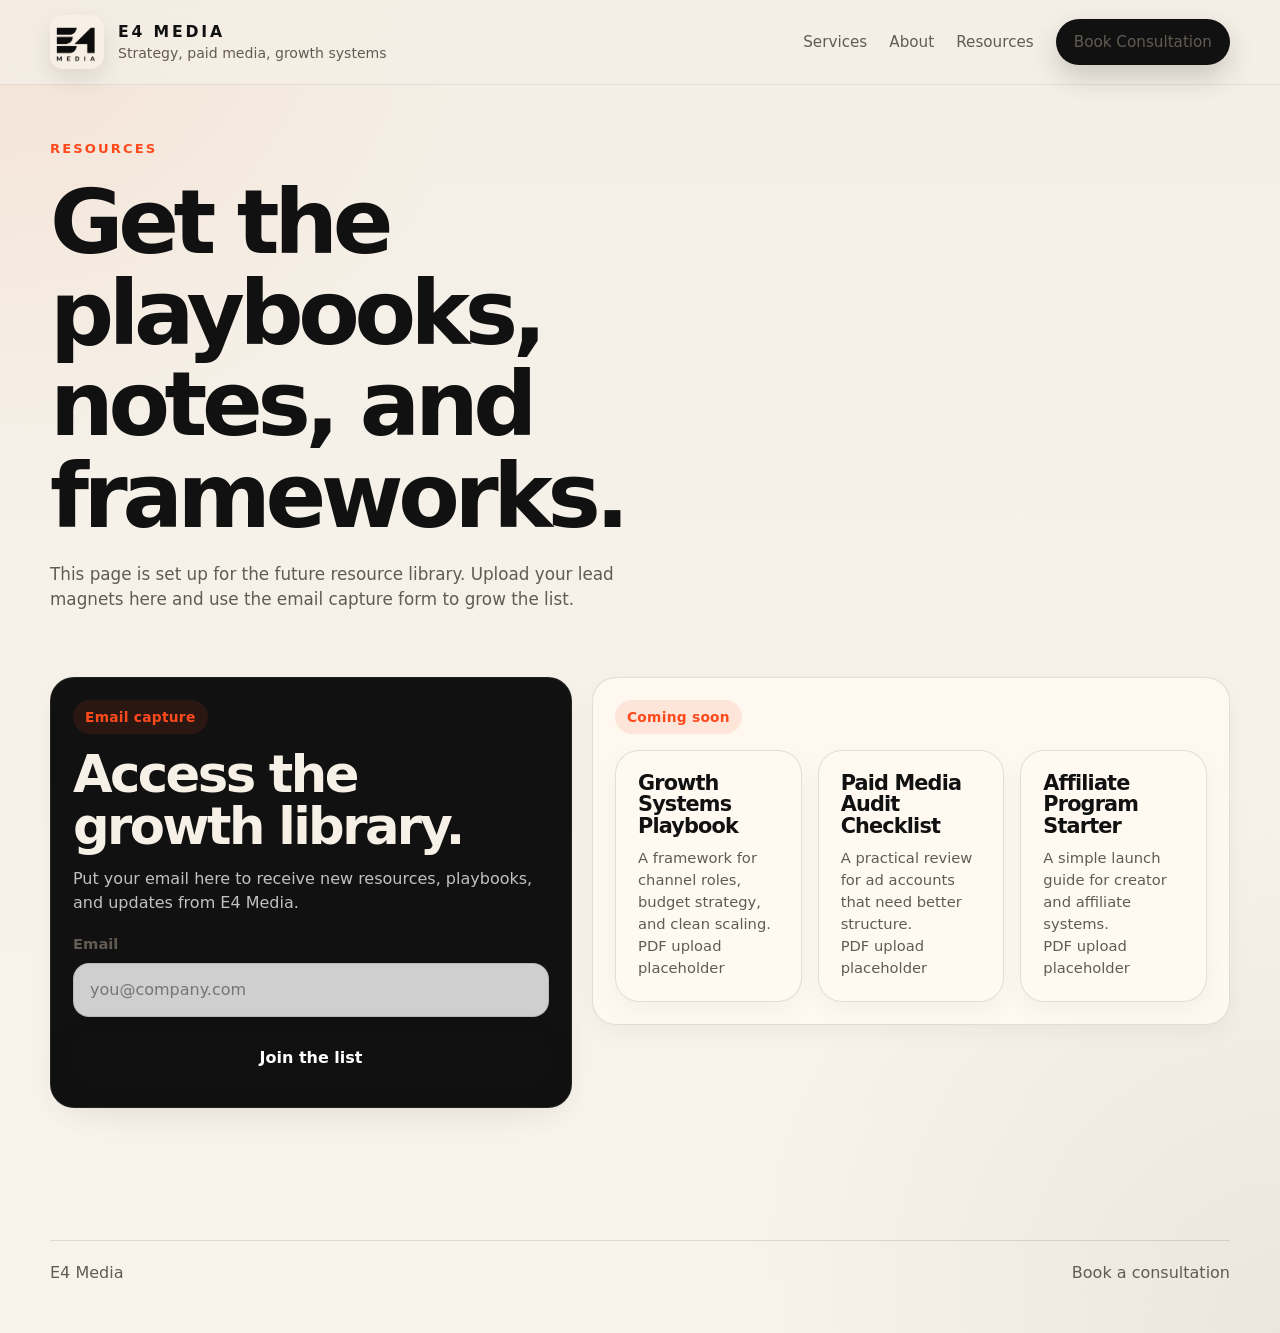
==== resources.html @ 1d7b62b5 "Add files via upload" ====
<!doctype html>
<html lang="en">
<head>
  <meta charset="utf-8">
  <title>Resources | E4 Media</title>
    <link rel="stylesheet" href="styles.css">
    <meta name="viewport" content="width=device-width, initial-scale=1">
    <meta name="theme-color" content="#f4efe6">
    <meta name="description" content="E4 Media - strategic marketing, paid media, affiliate management, SEO and growth systems for DTC brands.">
    <link rel="icon" href="assets/favicon.svg" type="image/svg+xml">
</head>
<body>
  <header class="site-header">
    <div class="container navbar">
      <a class="brand" href="index.html"><img src="assets/brand-logo.png" alt="E4 Media logo"><div><strong>E4 Media</strong><span>Strategy, paid media, growth systems</span></div></a>
      <nav class="nav-links" aria-label="Primary navigation"><a href="services.html">Services</a><a href="about.html">About</a><a href="resources.html">Resources</a><a href="contact.html" class="nav-cta">Book Consultation</a></nav>
    </div>
  </header>

  <main>
    <section class="page-hero">
      <div class="container">
        <div class="eyebrow">Resources</div>
        <h1>Get the playbooks, notes, and frameworks.</h1>
        <p class="lead">This page is set up for the future resource library. Upload your lead magnets here and use the email capture form to grow the list.</p>
      </div>
    </section>

    <section class="section">
      <div class="container split">
        <div class="card dark">
          <div class="tag">Email capture</div>
          <h2 style="margin-top:14px;">Access the growth library.</h2>
          <p style="margin-top:14px;">Put your email here to receive new resources, playbooks, and updates from E4 Media.</p>
          <form class="form" style="margin-top:18px;">
            <div class="field"><label for="email">Email</label><input id="email" type="email" placeholder="you@company.com"></div>
            <button class="btn btn-primary" type="submit">Join the list</button>
          </form>
        </div>
        <div class="card">
          <div class="tag">Coming soon</div>
          <div class="resource-grid" style="margin-top:16px;">
            <div class="card resource-card"><div><h3>Growth Systems Playbook</h3><p class="caption">A framework for channel roles, budget strategy, and clean scaling.</p></div><span class="caption">PDF upload placeholder</span></div>
            <div class="card resource-card"><div><h3>Paid Media Audit Checklist</h3><p class="caption">A practical review for ad accounts that need better structure.</p></div><span class="caption">PDF upload placeholder</span></div>
            <div class="card resource-card"><div><h3>Affiliate Program Starter</h3><p class="caption">A simple launch guide for creator and affiliate systems.</p></div><span class="caption">PDF upload placeholder</span></div>
          </div>
        </div>
      </div>
    </section>
  </main>

  <footer class="footer"><div class="container footer-bar"><div>E4 Media</div><div><a href="contact.html">Book a consultation</a></div></div></footer>
</body>
</html>
---- styles.css ----
:root {
  --bg: #f4efe6;
  --bg-2: #f8f4ec;
  --surface: #fffaf2;
  --surface-dark: #111111;
  --text: #111111;
  --muted: #625b53;
  --muted-2: #8a8176;
  --line: rgba(17, 17, 17, 0.12);
  --line-dark: rgba(255, 250, 242, 0.12);
  --accent: #ff4a1c;
  --accent-soft: rgba(255, 74, 28, 0.11);
  --shadow: 0 18px 50px rgba(17, 17, 17, 0.08);
  --radius-xl: 34px;
  --radius-lg: 24px;
  --radius-md: 18px;
  --container: 1180px;
}

* { box-sizing: border-box; }
html { scroll-behavior: smooth; }
body {
  margin: 0;
  font-family: Inter, ui-sans-serif, system-ui, -apple-system, BlinkMacSystemFont, "Segoe UI", sans-serif;
  background:
    radial-gradient(circle at top left, rgba(255, 74, 28, 0.08), transparent 26%),
    radial-gradient(circle at bottom right, rgba(17, 17, 17, 0.06), transparent 30%),
    linear-gradient(180deg, var(--bg), var(--bg-2));
  color: var(--text);
  line-height: 1.5;
  text-rendering: optimizeLegibility;
}

a { color: inherit; text-decoration: none; }
a:hover { opacity: 0.92; }
img { max-width: 100%; display: block; }
button, input, textarea, select { font: inherit; }

.container {
  width: min(calc(100% - 32px), var(--container));
  margin: 0 auto;
}

.site-header {
  position: sticky;
  top: 0;
  z-index: 50;
  backdrop-filter: blur(16px);
  background: rgba(244, 239, 230, 0.76);
  border-bottom: 1px solid rgba(17, 17, 17, 0.08);
}

.navbar {
  min-height: 84px;
  display: flex;
  align-items: center;
  justify-content: space-between;
  gap: 20px;
}

.brand {
  display: inline-flex;
  align-items: center;
  gap: 14px;
  min-width: 0;
}

.brand img {
  width: 54px;
  height: 54px;
  object-fit: cover;
  border-radius: 14px;
  box-shadow: 0 10px 24px rgba(17, 17, 17, 0.1);
}

.brand strong {
  display: block;
  font-size: 0.98rem;
  letter-spacing: 0.18em;
  text-transform: uppercase;
}

.brand span {
  display: block;
  color: var(--muted);
  font-size: 0.88rem;
}

.nav-links {
  display: flex;
  align-items: center;
  gap: 22px;
  flex-wrap: wrap;
}

.nav-links a {
  color: var(--muted);
  font-size: 0.95rem;
  font-weight: 500;
}

.nav-cta {
  display: inline-flex;
  align-items: center;
  justify-content: center;
  padding: 12px 18px;
  border-radius: 999px;
  background: var(--text);
  color: #fff;
  font-weight: 600;
  box-shadow: 0 12px 28px rgba(17, 17, 17, 0.18);
}

.hero {
  padding: 68px 0 44px;
}

.hero-grid {
  display: grid;
  grid-template-columns: 1.05fr 0.95fr;
  gap: 28px;
  align-items: center;
}

.kicker {
  display: inline-flex;
  align-items: center;
  gap: 10px;
  padding: 10px 14px;
  border: 1px solid var(--line);
  border-radius: 999px;
  color: var(--muted);
  background: rgba(255, 250, 242, 0.6);
  font-size: 0.92rem;
  letter-spacing: 0.02em;
}

.kicker::before {
  content: "";
  width: 8px;
  height: 8px;
  border-radius: 99px;
  background: var(--accent);
  box-shadow: 0 0 0 6px rgba(255, 74, 28, 0.14);
}

h1, h2, h3 {
  font-family: Inter, ui-sans-serif, system-ui, -apple-system, BlinkMacSystemFont, "Segoe UI", sans-serif;
  line-height: 1.02;
  margin: 0;
}

h1 {
  font-size: clamp(3rem, 7vw, 5.8rem);
  letter-spacing: -0.06em;
  margin-top: 18px;
  max-width: 10ch;
}

.lead {
  margin: 20px 0 0;
  max-width: 60ch;
  color: var(--muted);
  font-size: clamp(1.05rem, 1.3vw, 1.2rem);
}

.actions {
  display: flex;
  flex-wrap: wrap;
  gap: 14px;
  margin-top: 28px;
}

.btn {
  display: inline-flex;
  align-items: center;
  justify-content: center;
  gap: 10px;
  padding: 14px 20px;
  border-radius: 999px;
  border: 1px solid transparent;
  font-weight: 700;
  transition: transform 160ms ease, box-shadow 160ms ease, background 160ms ease;
}

.btn:hover { transform: translateY(-1px); }
.btn-primary {
  background: var(--text);
  color: #fff;
  box-shadow: var(--shadow);
}
.btn-secondary {
  background: transparent;
  border-color: var(--line);
  color: var(--text);
}

.hero-proof {
  display: grid;
  grid-template-columns: repeat(3, minmax(0, 1fr));
  gap: 14px;
  margin-top: 28px;
}

.proof-card {
  padding: 16px 18px;
  border-radius: 22px;
  border: 1px solid var(--line);
  background: rgba(255, 250, 242, 0.78);
}

.proof-card strong {
  display: block;
  font-size: 1.1rem;
  letter-spacing: -0.03em;
}

.proof-card span {
  color: var(--muted);
  font-size: 0.92rem;
}

.hero-visual {
  position: relative;
}

.hero-frame {
  overflow: hidden;
  border-radius: var(--radius-xl);
  border: 1px solid rgba(17, 17, 17, 0.08);
  background: linear-gradient(180deg, rgba(17, 17, 17, 0.04), rgba(17, 17, 17, 0.02));
  box-shadow: var(--shadow);
}

.hero-frame img {
  width: 100%;
  height: auto;
  display: block;
}

.section {
  padding: 30px 0 96px;
}

.section h2 {
  font-size: clamp(2rem, 4vw, 3.3rem);
  letter-spacing: -0.05em;
}

.section-intro {
  display: flex;
  justify-content: space-between;
  gap: 24px;
  align-items: end;
  margin-bottom: 26px;
}

.section-intro p {
  max-width: 58ch;
  margin: 0;
  color: var(--muted);
}

.grid-3 {
  display: grid;
  grid-template-columns: repeat(3, minmax(0, 1fr));
  gap: 16px;
}

.grid-2 {
  display: grid;
  grid-template-columns: repeat(2, minmax(0, 1fr));
  gap: 18px;
}

.card {
  background: rgba(255, 250, 242, 0.84);
  border: 1px solid var(--line);
  border-radius: var(--radius-lg);
  padding: 22px;
  box-shadow: 0 8px 24px rgba(17, 17, 17, 0.04);
}

.card.dark {
  background: var(--surface-dark);
  color: #f6f0e7;
  border-color: rgba(255,255,255,0.08);
}

.card.dark p, .card.dark li { color: rgba(255, 255, 255, 0.74); }

.card h3 {
  font-size: 1.3rem;
  letter-spacing: -0.04em;
  margin-bottom: 10px;
}

.card p, .card li {
  color: var(--muted);
  margin: 0;
}

.card ul {
  padding-left: 18px;
  margin: 14px 0 0;
}

.tag {
  display: inline-flex;
  align-items: center;
  gap: 8px;
  padding: 7px 12px;
  border-radius: 999px;
  background: var(--accent-soft);
  color: var(--accent);
  font-size: 0.86rem;
  font-weight: 700;
  letter-spacing: 0.02em;
}

.rule {
  height: 1px;
  background: var(--line);
  margin: 26px 0;
}

.steps {
  display: grid;
  grid-template-columns: repeat(4, minmax(0, 1fr));
  gap: 16px;
}

.step {
  padding: 22px;
  border-radius: 22px;
  background: linear-gradient(180deg, rgba(255, 255, 255, 0.72), rgba(255, 250, 242, 0.9));
  border: 1px solid var(--line);
}

.step strong {
  display: inline-flex;
  width: 38px;
  height: 38px;
  align-items: center;
  justify-content: center;
  border-radius: 999px;
  background: var(--text);
  color: #fff;
  margin-bottom: 14px;
}

.footer {
  padding: 36px 0 48px;
  color: var(--muted);
}

.footer-bar {
  display: flex;
  justify-content: space-between;
  gap: 16px;
  flex-wrap: wrap;
  align-items: center;
  border-top: 1px solid var(--line);
  padding-top: 20px;
}

.page-hero {
  padding: 54px 0 34px;
}

.page-hero .eyebrow {
  text-transform: uppercase;
  letter-spacing: 0.16em;
  color: var(--accent);
  font-size: 0.82rem;
  font-weight: 800;
}

.page-hero h1 {
  max-width: 12ch;
}

.split {
  display: grid;
  grid-template-columns: 0.9fr 1.1fr;
  gap: 20px;
  align-items: start;
}

.form {
  display: grid;
  gap: 14px;
}

.field {
  display: grid;
  gap: 8px;
}

label {
  font-size: 0.92rem;
  color: var(--muted);
  font-weight: 600;
}

input, textarea, select {
  width: 100%;
  padding: 14px 16px;
  border-radius: 16px;
  border: 1px solid var(--line);
  background: rgba(255,255,255,0.8);
  outline: none;
}

input:focus, textarea:focus, select:focus {
  border-color: rgba(255, 74, 28, 0.5);
  box-shadow: 0 0 0 4px rgba(255, 74, 28, 0.08);
}

.mini-list {
  list-style: none;
  padding: 0;
  margin: 0;
  display: grid;
  gap: 12px;
}

.mini-list li {
  display: flex;
  gap: 12px;
  align-items: start;
  color: var(--muted);
}

.mini-list li::before {
  content: "";
  width: 10px;
  height: 10px;
  border-radius: 999px;
  background: var(--accent);
  margin-top: 7px;
  flex: 0 0 auto;
}

.resource-grid {
  display: grid;
  grid-template-columns: repeat(3, minmax(0, 1fr));
  gap: 16px;
}

.resource-card {
  min-height: 180px;
  display: flex;
  flex-direction: column;
  justify-content: space-between;
}

.caption {
  color: var(--muted);
  font-size: 0.92rem;
}

@media (max-width: 960px) {
  .hero-grid, .split, .grid-3, .grid-2, .steps, .resource-grid { grid-template-columns: 1fr; }
  .hero { padding-top: 34px; }
  .page-hero h1, h1 { max-width: none; }
  .hero-proof { grid-template-columns: 1fr; }
  .section-intro { flex-direction: column; align-items: start; }
}

@media (max-width: 720px) {
  .navbar { min-height: 72px; align-items: start; padding: 16px 0; }
  .nav-links { gap: 14px; }
  .brand img { width: 46px; height: 46px; }
}
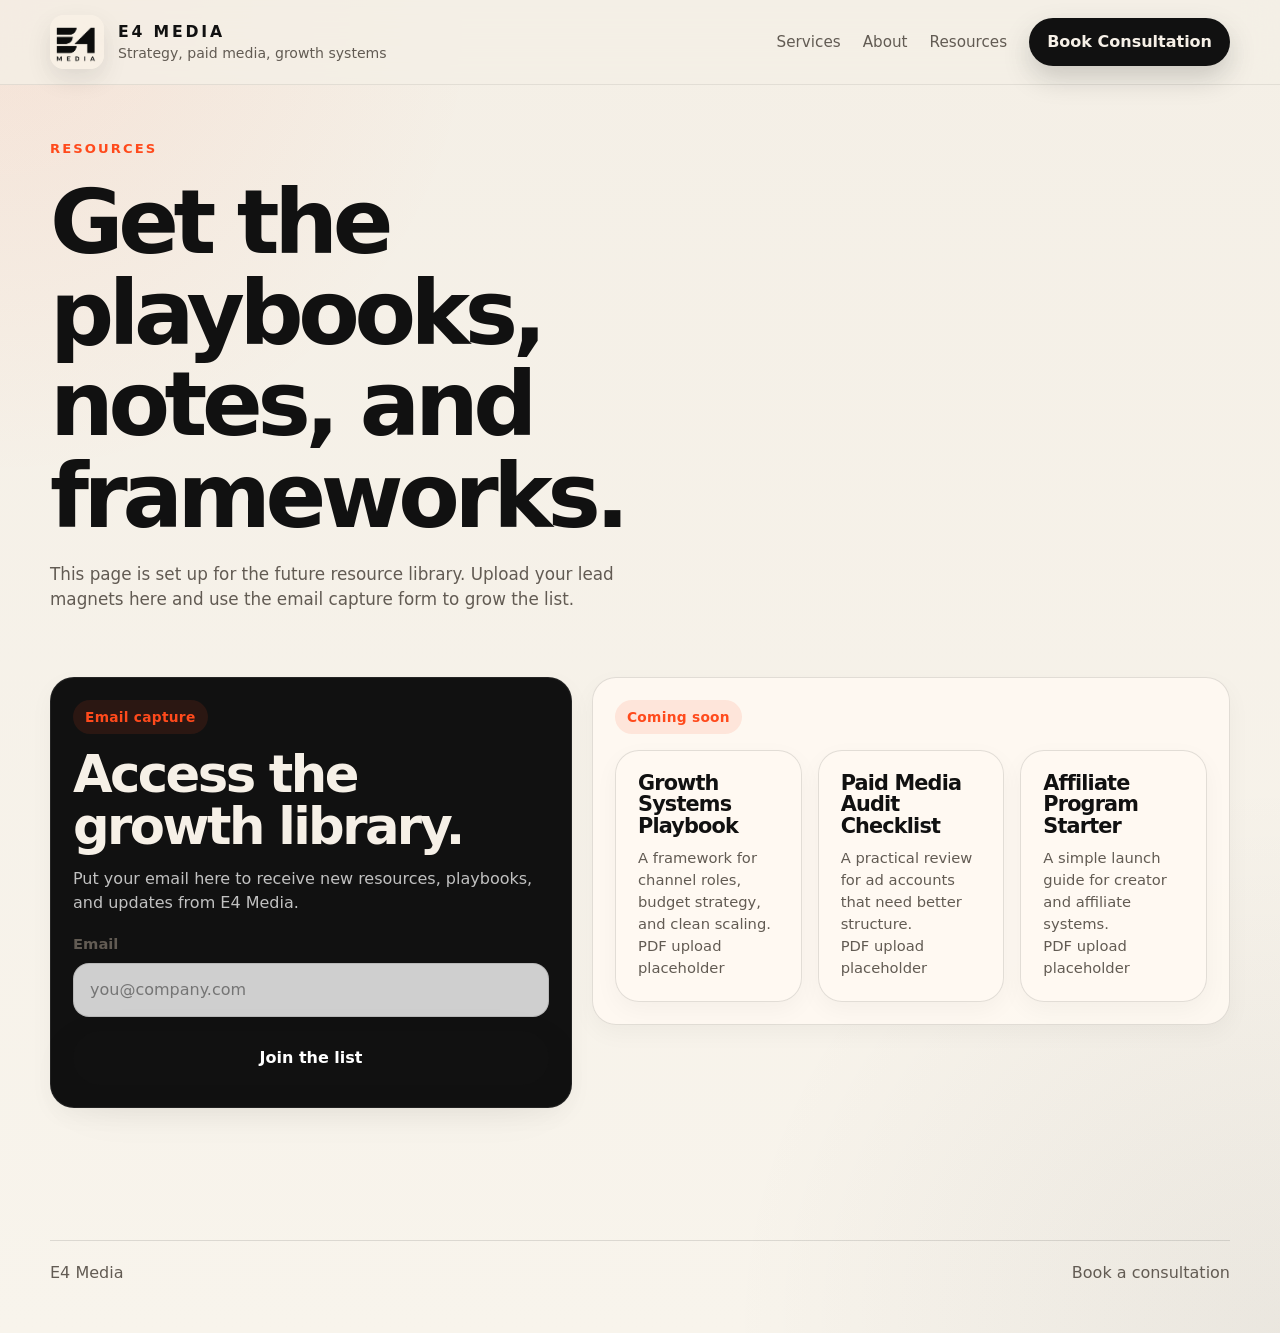
==== commit ccbeecfb: "resources email update" ====
--- a/resources.html
+++ b/resources.html
@@ -32,10 +32,14 @@
           <div class="tag">Email capture</div>
           <h2 style="margin-top:14px;">Access the growth library.</h2>
           <p style="margin-top:14px;">Put your email here to receive new resources, playbooks, and updates from E4 Media.</p>
-          <form class="form" style="margin-top:18px;">
-            <div class="field"><label for="email">Email</label><input id="email" type="email" placeholder="you@company.com"></div>
-            <button class="btn btn-primary" type="submit">Join the list</button>
-          </form>
+          <form action="https://formspree.io/f/mykadkle" method="POST" class="form" style="margin-top:18px;">
+  <div class="field">
+    <label for="resource-email">Email</label>
+    <input id="resource-email" name="email" type="email" placeholder="you@company.com" required>
+  </div>
+
+  <button class="btn btn-primary" type="submit">Join the list</button>
+</form>
         </div>
         <div class="card">
           <div class="tag">Coming soon</div>
--- a/styles.css
+++ b/styles.css
@@ -94,7 +94,7 @@
   flex-wrap: wrap;
 }
 
-.nav-links a {
+.nav-links a:not(.nav-cta) {
   color: var(--muted);
   font-size: 0.95rem;
   font-weight: 500;
@@ -107,7 +107,7 @@
   padding: 12px 18px;
   border-radius: 999px;
   background: var(--text);
-  color: #fff;
+  color: #f6f0e7;
   font-weight: 600;
   box-shadow: 0 12px 28px rgba(17, 17, 17, 0.18);
 }
